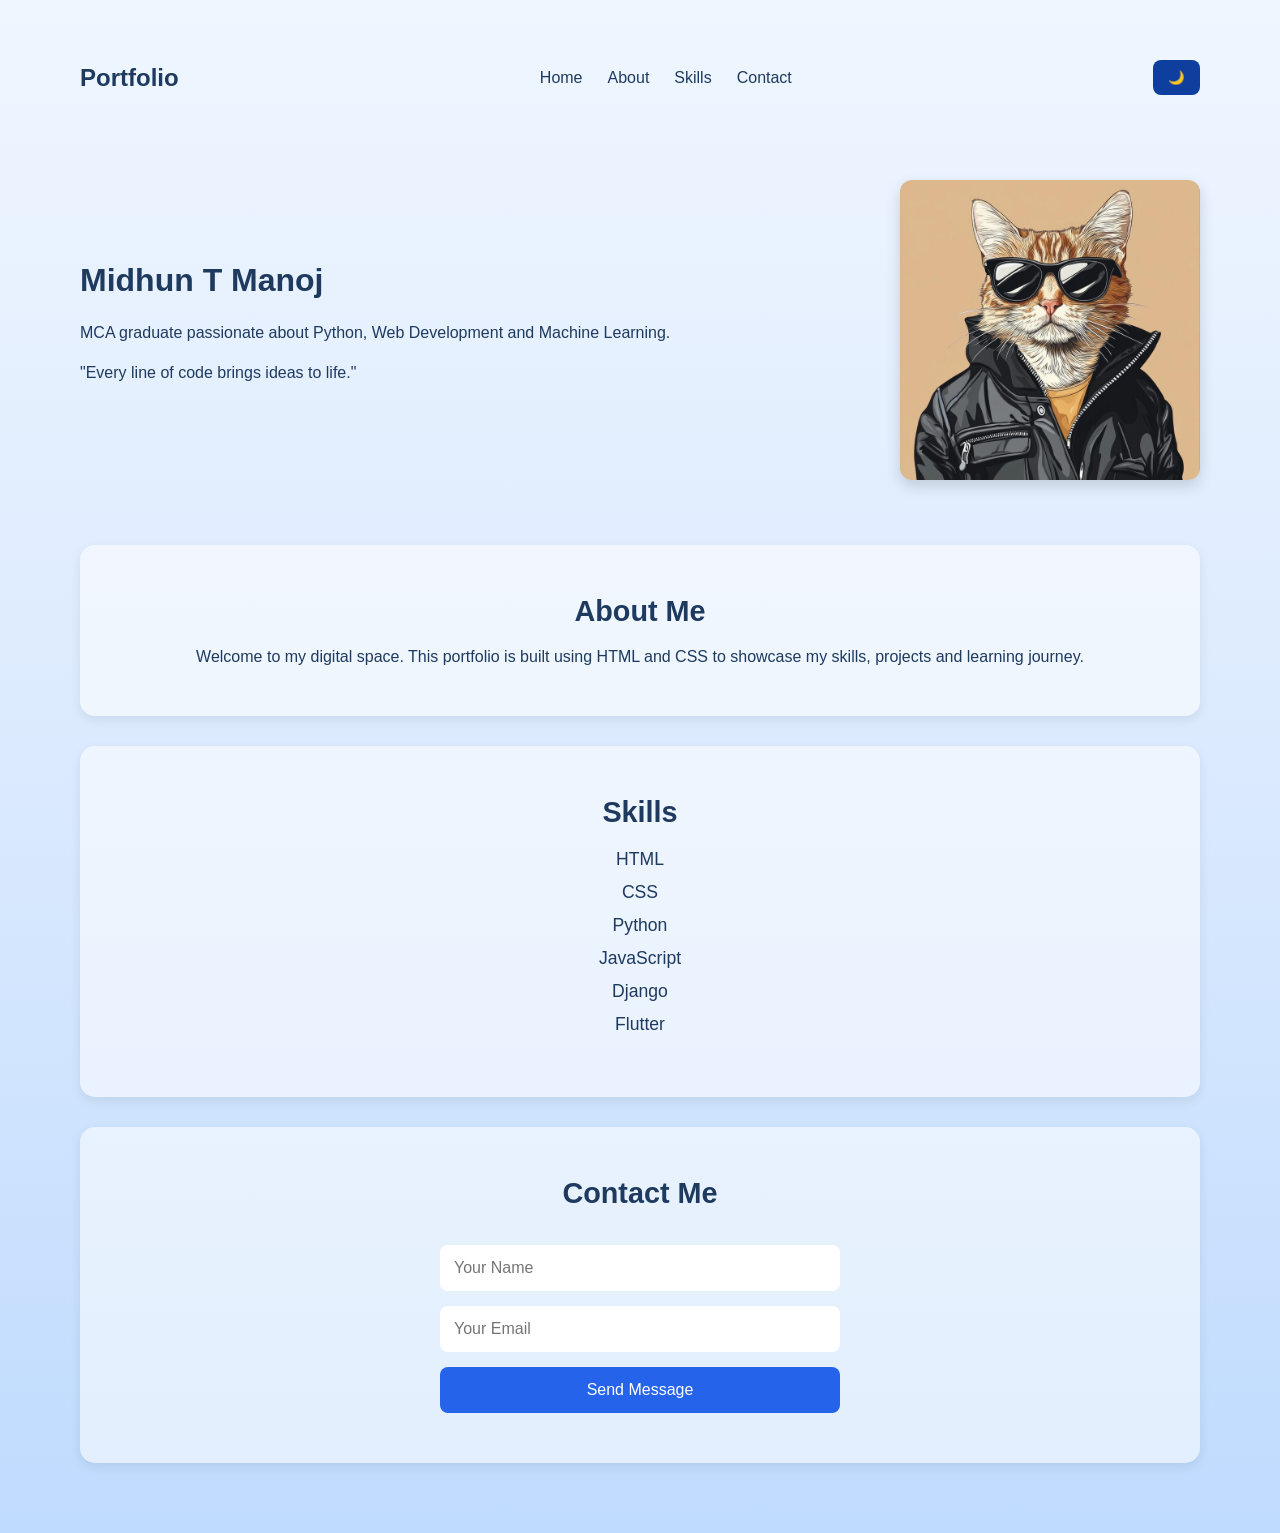
==== index.html @ 73fd879d "Changes made and js file created, updated" ====
<!DOCTYPE html>
<html lang="en">
<head>
    <meta charset="UTF-8">
    <meta name="viewport" content="width=device-width, initial-scale=1.0">
    <title>Midhun Portfolio</title>
    <link rel="stylesheet" href="style.css">
</head>
<body>
   

    <!-- <header>
        <h1>My Portfolio</h1>
        <p>Welcome to my portfolio page.</p>
    </header> -->
<header class="navbar">

    <h2>Portfolio</h2>

    <div class="menu-btn" onclick="toggleMenu()">
        ☰
    </div>

    <nav id="navLinks">
        <a href="#">Home</a>
        <a href="#about">About</a>
        <a href="#skills">Skills</a>
        <a href="#contact">Contact</a>
    </nav>

    <button class="theme-btn" onclick="toggleTheme()">
        🌙
    </button>

</header>

    <section class="hero">
        <div>
            <h2>Midhun T Manoj</h2>
            <p>
                MCA graduate passionate about Python,
                Web Development and Machine Learning.
            </p>

            <p>
                "Every line of code brings ideas to life."
            </p>
        </div>

        <img src="cool-cat.png" alt="Profile">
    </section>

    <section id="about" class="card">
        <h2>About Me</h2>

        <p>
            Welcome to my digital space. This portfolio is built
            using HTML and CSS to showcase my skills, projects and
            learning journey.
        </p>
    </section>

    <section id="skills" class="card">
        <h2>Skills</h2>

        <ul>
            <li>HTML</li>
            <li>CSS</li>
            <li>Python</li>
            <li>JavaScript</li>
            <li>Django</li>
            <li>Flutter</li>
        </ul>
    </section>

    <section id="contact" class="card contact">
    <h2>Contact Me</h2>

    <form id="contactForm">

        <input
            type="text"
            id="name"
            placeholder="Your Name"
            required>

        <input
            type="email"
            id="email"
            placeholder="Your Email"
            required>

        <button type="submit">
            Send Message
        </button>

    </form>
</section>

     <script src="script.js"></script>

</body>
</html>
---- style.css ----
*{
    margin:0;
    padding:0;
    box-sizing:border-box;
    font-family:Arial, sans-serif;
}

body{
    background:linear-gradient(180deg,#eff6ff,#dbeafe,#bfdbfe);
    color:#1e3a5f;
    padding:40px;
    max-width:1200px;
    margin:auto;
}

/* Header */

header{
    text-align:center;
    padding:20px 0;
    margin-bottom:70px;
}

header h1{
    font-size:2.8rem;
    margin-bottom:15px;
}

header p{
    margin-top:8px;
}

.navbar{
    display:flex;
    justify-content:space-between;
    align-items:center;
    margin-bottom:40px;
    position:relative;
}

.navbar nav{
    display:flex;
    gap:25px;
}

.navbar nav a{
    text-decoration:none;
    color:#1e3a5f;
}

.menu-btn{
    display:none;
    font-size:28px;
    cursor:pointer;
}

.theme-btn{
    width:auto;
    padding:10px 15px;
    margin:0;
    border:none;
    border-radius:8px;
    background:#2563eb;
    color:white;
    cursor:pointer;
}

/* Dark mode button */

.navbar button{
    width:auto;
    padding:10px 15px;
    margin:0;
    border:none;
    border-radius:8px;
    background:#0e3e9e;
    color:white;
    cursor:pointer;
}

.dark{
    background:linear-gradient(180deg,#0f172a,#1e293b,#334155);
    color:white;
}

.dark .card{
    background:rgba(255,255,255,0.1);
}

.dark input{
    background:#e2e8f0;
}

/* Hero Section */

.hero{
    display:flex;
    justify-content:space-between;
    align-items:center;
    gap:50px;
    min-height:350px;
    margin-bottom:40px;
}

.hero h2{
    font-size:2rem;
    margin-bottom:20px;
}

.hero p{
    line-height:1.7;
    margin-bottom:12px;
}

.hero img{
    width:300px;
    border-radius:12px;
    box-shadow:0 6px 15px rgba(0,0,0,0.15);
}

/* Cards */

.card{
    background:rgba(255,255,255,0.55);
    padding:50px 35px;
    border-radius:15px;
    margin-bottom:30px;
    text-align:center;
    box-shadow:0 4px 12px rgba(0,0,0,0.08);
}

.card h2{
    margin-bottom:20px;
    font-size:1.8rem;
}

/* Skills */

ul{
    list-style:none;
}

li{
    margin:12px 0;
    font-size:1.1rem;
}

/* Contact */

.contact{
    min-height:300px;
}

form{
    max-width:400px;
    margin:auto;
}

input{
    width:100%;
    padding:14px;
    margin-top:15px;
    border:none;
    border-radius:8px;
    font-size:1rem;
    background:white;
}

form button{
    width:100%;
    padding:14px;
    margin-top:15px;
    border:none;
    border-radius:8px;
    font-size:1rem;
    background:#2563eb;
    color:white;
    cursor:pointer;
    transition:0.3s;
}

form button:hover{
    background:#1d4ed8;
}

/* Mobile Responsive */

@media(max-width:768px){

    body{
        padding:20px;
    }

    .hero{
        flex-direction:column;
        text-align:center;
    }

    .hero img{
        width:220px;
    }

    .menu-btn{
        display:block;
    }

    .navbar nav{
        display:none;
        flex-direction:column;
        position:absolute;
        top:60px;
        right:0;
        background:white;
        padding:15px;
        border-radius:10px;
        box-shadow:0 4px 12px rgba(0,0,0,0.1);
        gap:10px;
    }

    .navbar nav.show{
        display:flex;
    }
}
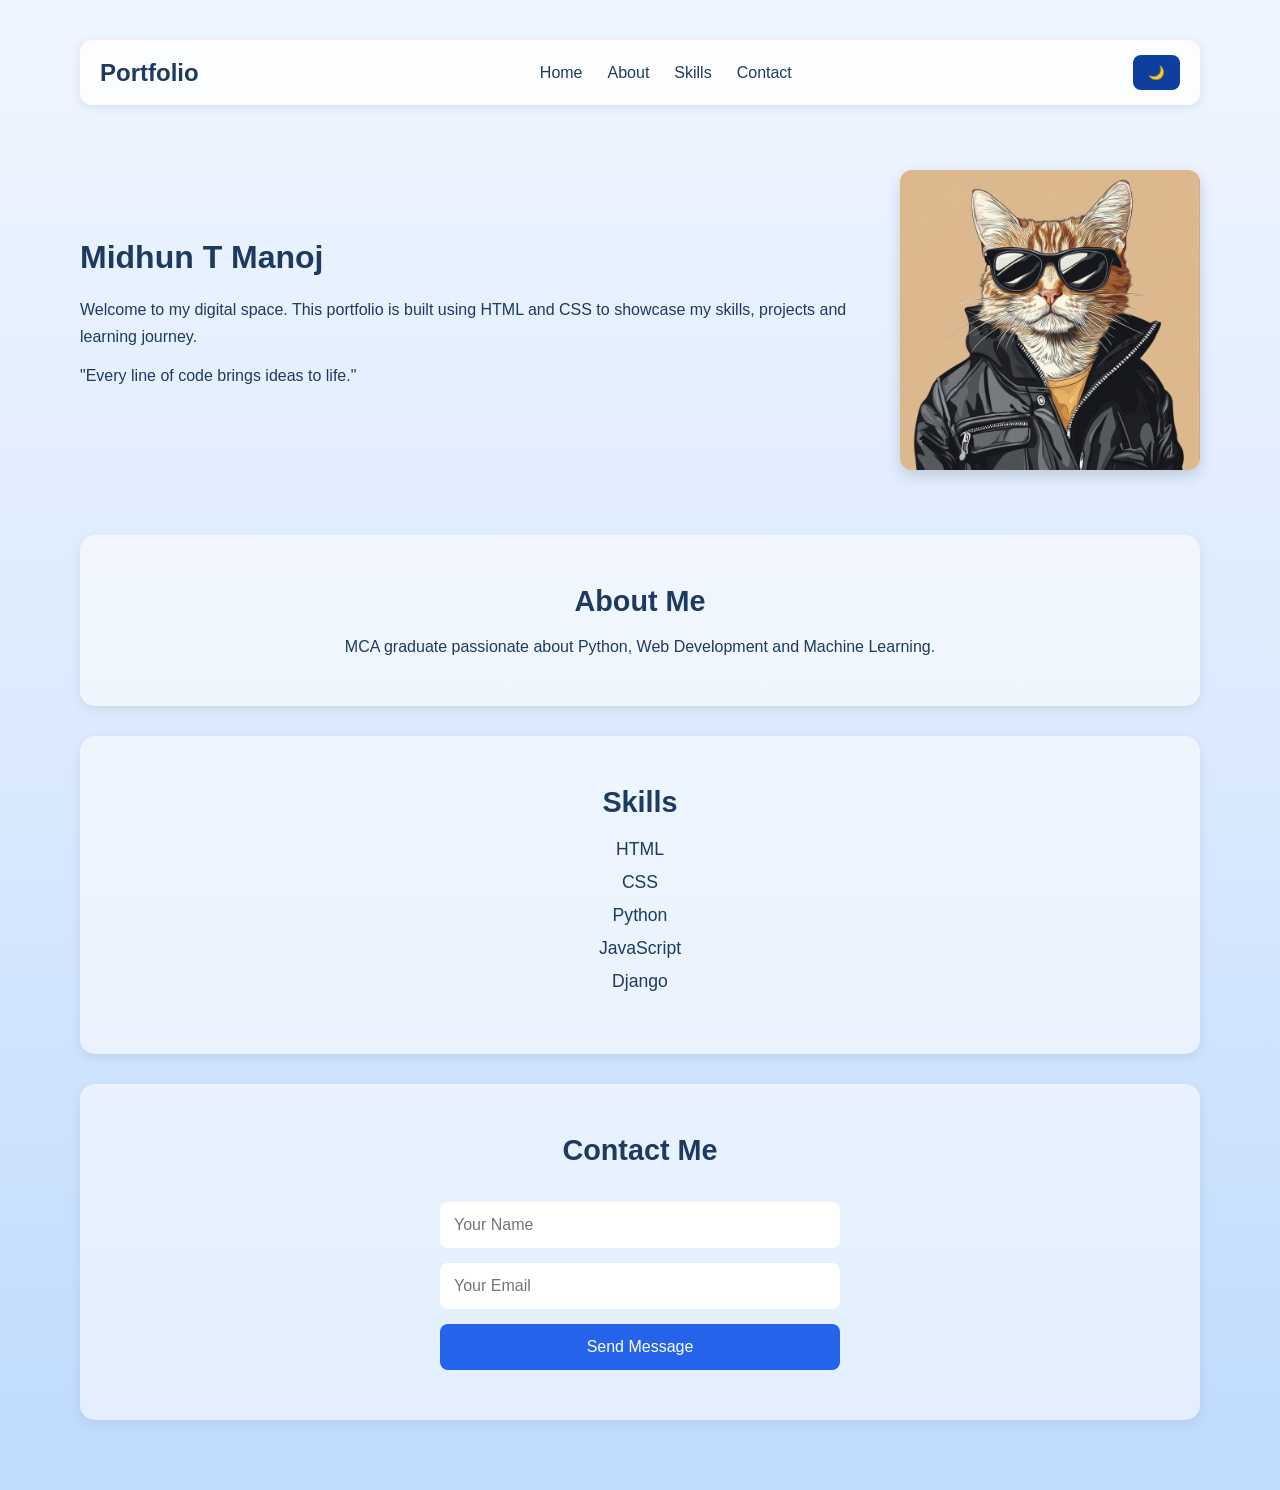
==== commit 22ca49e1: "Changes made and js file created, updated" ====
--- a/index.html
+++ b/index.html
@@ -38,8 +38,9 @@
         <div>
             <h2>Midhun T Manoj</h2>
             <p>
-                MCA graduate passionate about Python,
-                Web Development and Machine Learning.
+                Welcome to my digital space. This portfolio is built
+            using HTML and CSS to showcase my skills, projects and
+            learning journey.
             </p>
 
             <p>
@@ -54,9 +55,9 @@
         <h2>About Me</h2>
 
         <p>
-            Welcome to my digital space. This portfolio is built
-            using HTML and CSS to showcase my skills, projects and
-            learning journey.
+            MCA graduate passionate about Python,
+                Web Development and Machine Learning.
+            
         </p>
     </section>
 
@@ -69,7 +70,6 @@
             <li>Python</li>
             <li>JavaScript</li>
             <li>Django</li>
-            <li>Flutter</li>
         </ul>
     </section>
 
--- a/style.css
+++ b/style.css
@@ -35,7 +35,17 @@
     justify-content:space-between;
     align-items:center;
     margin-bottom:40px;
-    position:relative;
+    position:sticky;
+    top:0;
+    z-index:1000;
+
+    background:rgba(255,255,255,0.8);
+    backdrop-filter:blur(10px);
+
+    padding:15px 20px;
+    border-radius:12px;
+    
+    box-shadow:0 2px 10px rgba(25, 12, 158, 0.1);
 }
 
 .navbar nav{
